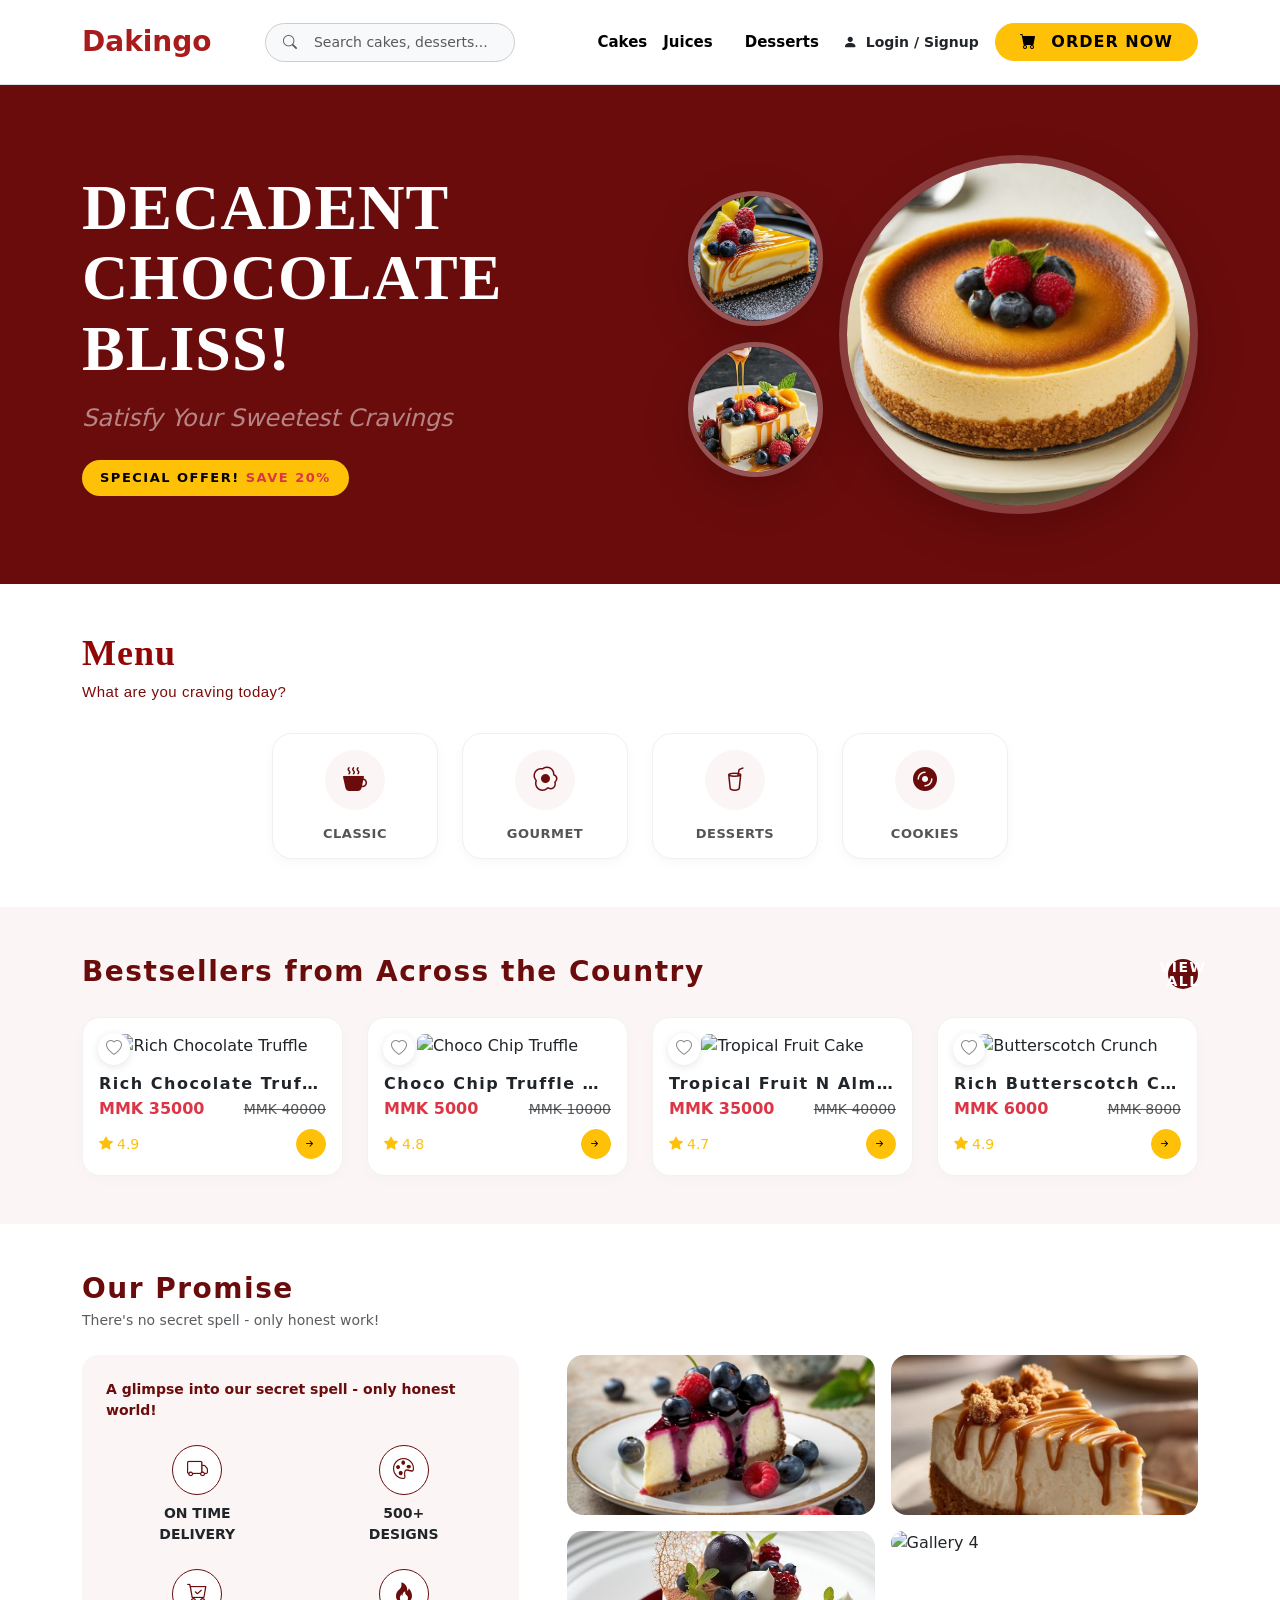
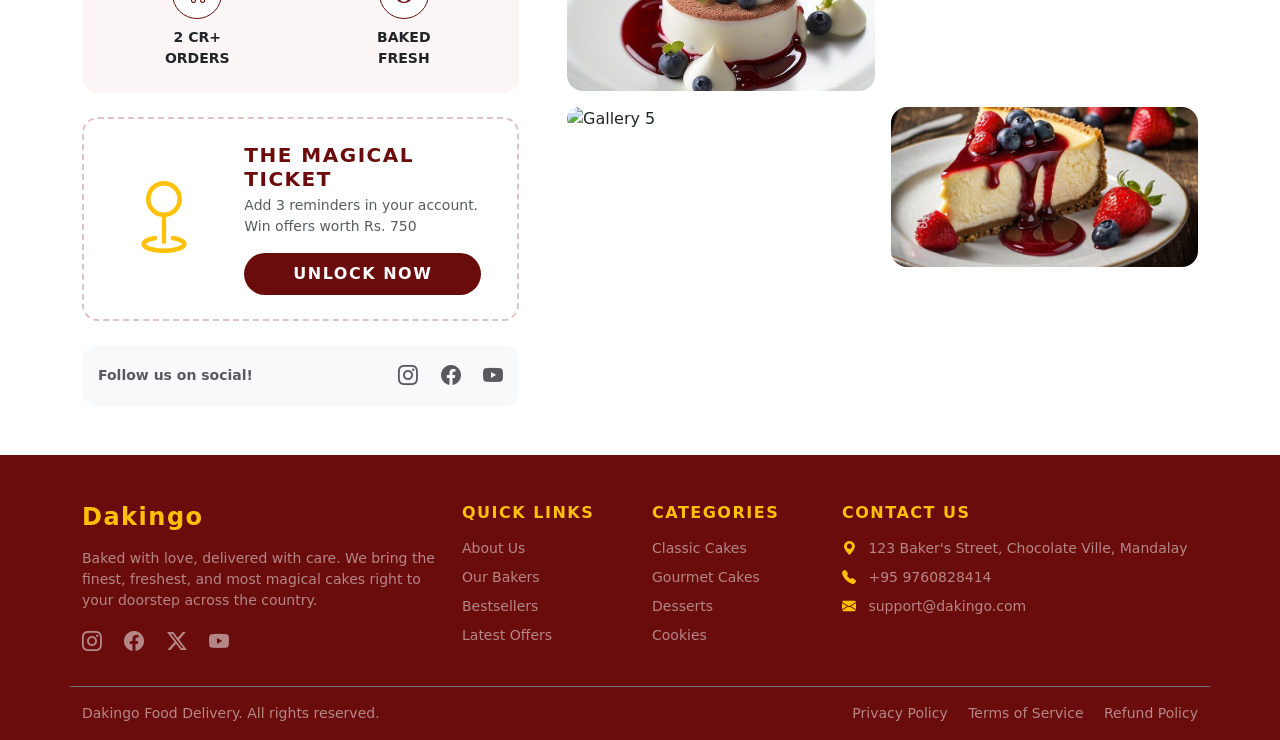
==== index.html @ 891ac563 "Bakery shop project files Uploaded HTML, CSS, JavaScript, and image assets for the Dakingo Bakery Sh" ====
<!DOCTYPE html>
<html lang="en">
<head>
    <meta charset="UTF-8">
    <meta name="viewport" content="width=device-width, initial-scale=1.0">
    <title>E-commerce Food Delivery</title>
    <link href="https://cdn.jsdelivr.net/npm/bootstrap@5.3.0/dist/css/bootstrap.min.css" rel="stylesheet">
    <link rel="stylesheet" href="https://cdn.jsdelivr.net/npm/bootstrap-icons@1.11.3/font/bootstrap-icons.min.css">
    <link rel="stylesheet" href="style.css">
</head>
<body>
  
    <nav class="navbar navbar-expand-lg navbar-light bg-white py-3 border-bottom sticky-top">
        <div class="container">
            <a class="navbar-brand fw-bold fs-3" href="#" style="color: #a81c1c;">Dakingo</a>
            
            <button class="navbar-toggler" type="button" data-bs-toggle="collapse" data-bs-target="#navbarNav">
                <span class="navbar-toggler-icon"></span>
            </button>
            
            <div class="collapse navbar-collapse" id="navbarNav">
                <div class="mx-auto my-3 my-lg-0 main-search-box position-relative">
                    <i class="bi bi-search search-icon"></i>
                    <input class="form-control rounded-pill ps-5 py-2" type="search" placeholder="Search cakes, desserts...">
                </div>

                <ul class="navbar-nav ms-auto align-items-center">
                    <li class="nav-item"><a class="nav-link active" href="cakes.html">Cakes</a></li>
                    <li class="nav-item me-3"><a class="nav-link active" href="juices.html">Juices</a></li>
                    <li class="nav-item me-3"><a class="nav-link active" href="dessert.html">Desserts</a></li>
                    
                    <li class="nav-item me-3">
                        <a href="#" class="text-dark text-decoration-none small fw-bold login-link" data-bs-toggle="modal" data-bs-target="#loginModal">
                            <i class="bi bi-person-fill me-1"></i> Login / Signup
                        </a>
                    </li>

                    <li class="nav-item">
                        <button class="btn btn-warning rounded-pill px-4 order-btn" onclick="window.location.href='cakes.html'">
                            <i class="bi bi-cart-fill me-2"></i> ORDER NOW
                        </button>
                       
                    </li>
                </ul>
            </div>
        </div>
    </nav>
    <section class="container-fluid" style="background-color: #6b0c0c; color: white; padding: 70px 0;">
        <div class="container">
            <div class="row align-items-center">
                
                <div class="col-lg-6 text-center text-lg-start mb-5 mb-lg-0">
                    <h1 class="display-3 fw-bold mb-3" style="font-family: 'Playfair Display', serif; line-height: 1.1; letter-spacing: 1px;">
                        DECADENT<br>CHOCOLATE BLISS!
                    </h1>
                    <p class="fs-4 text-white-50 mb-4" style="font-style: italic;">Satisfy Your Sweetest Cravings</p>
                    
                    <div>
                        <span class="promo-badge">
                            Special Offer! <strong class="text-danger">SAVE 20%</strong>
                        </span>
                    </div>
                </div>
                
                <div class="col-lg-6">
                    <div class="row align-items-center g-3">
                        
                        <div class="col-4 text-end">
                            <div class="mb-3">
                                <img src="./cheesecake2.jpg" class="img-fluid rounded-circle hero-sub-img shadow-lg" alt="Lava Cake">
                            </div>
                            <div>
                                <img src="./cheesecake3.jpg" class="img-fluid rounded-circle hero-sub-img shadow-lg" alt="Brownie">
                            </div>
                        </div>
                        
                        <div class="col-8 text-start">
                            <img src="./cheesecake1.jpg" class="img-fluid rounded-circle hero-main-img shadow-lg" alt="Luxury Berry Cake">
                        </div>

                    </div>
                </div>

            </div>
        </div>
    </section>
    <section class="py-5 bg-white">
        <div class="container">
            <div class="mb-4">
  

<h2>Menu</h2>
<p class="text-muted" style="letter-spacing: 0.5px;">What are you craving today?</p>
            </div>

            <div class="row g-4 justify-content-center">
                <div class="col-6 col-sm-4 col-md-3 col-lg-2">
                    <div class="category-card text-center p-3">
                        <div class="category-icon-wrapper mb-3 mx-auto">
                           <i class="bi bi-cup-hot-fill"></i>
                        </div>
                        <h6 class="category-title mb-0">CLASSIC</h6>
                    </div>
                </div>

                <div class="col-6 col-sm-4 col-md-3 col-lg-2">
                    <div class="category-card text-center p-3">
                        <div class="category-icon-wrapper mb-3 mx-auto">
                            <i class="bi bi-egg-fried"></i>
                        </div>
                        <h6 class="category-title mb-0">GOURMET</h6>
                    </div>
                </div>

                <div class="col-6 col-sm-4 col-md-3 col-lg-2">
                    <div class="category-card text-center p-3">
                        <div class="category-icon-wrapper mb-3 mx-auto">
                            <i class="bi bi-cup-straw"></i>
                        </div>
                        <h6 class="category-title mb-0">DESSERTS</h6>
                    </div>
                </div>

                <div class="col-6 col-sm-4 col-md-3 col-lg-2">
                    <div class="category-card text-center p-3">
                        <div class="category-icon-wrapper mb-3 mx-auto">
                           <i class="bi bi-disc-fill"></i>
                        </div>
                        <h6 class="category-title mb-0">COOKIES</h6>
                    </div>
                </div>
            </div>
        </div>
    </section>
    <section class="py-5" style="background-color: #fbf5f5;">
        <div class="container">
            <div class="d-flex justify-content-between align-items-center mb-4">
                <div>
                    <h3 class="fw-bold mb-1" style="color: #6b0c0c;">Bestsellers from Across the Country</h3>
                </div>
                <a href="#" class="btn btn-sm rounded-pill px-3 fw-bold text-white" style="background-color: #6b0c0c;">VIEW ALL</a>
            </div>

            <div class="row g-4">
                <div class="col-12 col-sm-6 col-md-4 col-lg-3">
                    <div class="product-card position-relative p-3">
                        <button class="wishlist-btn position-absolute"><i class="bi bi-heart"></i></button>
                        <div class="product-img-wrapper text-center mb-3">
                            <img src="https://images.unsplash.com/photo-1578985545062-69928b1d9587?w=500&auto=format&fit=crop&q=60" class="img-fluid rounded-3" alt="Rich Chocolate Truffle">
                        </div>
                        <h6 class="fw-bold mb-1 text-dark text-truncate">Rich Chocolate Truffle Cake</h6>
                        <div class="d-flex justify-content-between align-items-center mb-2">
                            <span class="fw-bold text-danger">MMK 35000</span>
                            <span class="small text-muted text-decoration-line-through">MMK 40000</span>
                        </div>
                        <div class="d-flex justify-content-between align-items-center">
                            <span class="small text-warning"><i class="bi bi-star-fill me-1"></i>4.9</span>
                            <button class="btn btn-warning btn-sm rounded-circle add-to-cart-btn"><i class="bi bi-arrow-right-short"></i></button>
                        </div>
                    </div>
                </div>

                <div class="col-12 col-sm-6 col-md-4 col-lg-3">
                    <div class="product-card position-relative p-3">
                        <button class="wishlist-btn position-absolute"><i class="bi bi-heart"></i></button>
                        <div class="product-img-wrapper text-center mb-3">
                            <img src="https://images.unsplash.com/photo-1606313564200-e75d5e30476c?w=500&auto=format&fit=crop&q=60" class="img-fluid rounded-3" alt="Choco Chip Truffle">
                        </div>
                        <h6 class="fw-bold mb-1 text-dark text-truncate">Choco Chip Truffle Cake</h6>
                        <div class="d-flex justify-content-between align-items-center mb-2">
                            <span class="fw-bold text-danger">MMK 5000</span>
                            <span class="small text-muted text-decoration-line-through">MMK 10000</span>
                        </div>
                        <div class="d-flex justify-content-between align-items-center">
                            <span class="small text-warning"><i class="bi bi-star-fill me-1"></i>4.8</span>
                            <button class="btn btn-warning btn-sm rounded-circle add-to-cart-btn"><i class="bi bi-arrow-right-short"></i></button>
                        </div>
                    </div>
                </div>

                <div class="col-12 col-sm-6 col-md-4 col-lg-3">
                    <div class="product-card position-relative p-3">
                        <button class="wishlist-btn position-absolute"><i class="bi bi-heart"></i></button>
                        <div class="product-img-wrapper text-center mb-3">
                            <img src="https://images.unsplash.com/photo-1588195538326-c5b1e9f80a1b?w=500&auto=format&fit=crop&q=60" class="img-fluid rounded-3" alt="Tropical Fruit Cake">
                        </div>
                        <h6 class="fw-bold mb-1 text-dark text-truncate">Tropical Fruit N Almond Cake</h6>
                        <div class="d-flex justify-content-between align-items-center mb-2">
                            <span class="fw-bold text-danger">MMK 35000</span>
                            <span class="small text-muted text-decoration-line-through">MMK 40000</span>
                        </div>
                        <div class="d-flex justify-content-between align-items-center">
                            <span class="small text-warning"><i class="bi bi-star-fill me-1"></i>4.7</span>
                            <button class="btn btn-warning btn-sm rounded-circle add-to-cart-btn"><i class="bi bi-arrow-right-short"></i></button>
                        </div>
                    </div>
                </div>

                <div class="col-12 col-sm-6 col-md-4 col-lg-3">
                    <div class="product-card position-relative p-3">
                        <button class="wishlist-btn position-absolute"><i class="bi bi-heart"></i></button>
                        <div class="product-img-wrapper text-center mb-3">
                            <img src="https://images.unsplash.com/photo-1565958011703-44f9829ba187?w=500&auto=format&fit=crop&q=60" class="img-fluid rounded-3" alt="Butterscotch Crunch">
                        </div>
                        <h6 class="fw-bold mb-1 text-dark text-truncate">Rich Butterscotch Crunch Cake</h6>
                        <div class="d-flex justify-content-between align-items-center mb-2">
                            <span class="fw-bold text-danger">MMK 6000</span>
                            <span class="small text-muted text-decoration-line-through">MMK 8000</span>
                        </div>
                        <div class="d-flex justify-content-between align-items-center">
                            <span class="small text-warning"><i class="bi bi-star-fill me-1"></i>4.9</span>
                            <button class="btn btn-warning btn-sm rounded-circle add-to-cart-btn"><i class="bi bi-arrow-right-short"></i></button>
                        </div>
                    </div>
                </div>
            </div>
        </div>
    </section>
    <section class="py-5 bg-white">
        <div class="container">
            <div class="mb-4">
                <h3 class="fw-bold mb-1" style="color: #6b0c0c;">Our Promise</h3>
                <p class="text-muted small">There's no secret spell - only honest work!</p>
            </div>

            <div class="row g-5">
                <div class="col-lg-5">
                    <div class="p-4 rounded-4 mb-4" style="background-color: #fbf5f5;">
                        <p class="small fw-bold mb-4" style="color: #6b0c0c;">A glimpse into our secret spell - only honest world!</p>
                        <div class="row g-4 text-center">
                            <div class="col-6">
                                <div class="promise-icon-box mx-auto mb-2"><i class="bi bi-truck"></i></div>
                                <span class="d-block small fw-bold text-dark">ON TIME<br>DELIVERY</span>
                            </div>
                            <div class="col-6">
                                <div class="promise-icon-box mx-auto mb-2"><i class="bi bi-palette"></i></div>
                                <span class="d-block small fw-bold text-dark">500+<br>DESIGNS</span>
                            </div>
                            <div class="col-6">
                                <div class="promise-icon-box mx-auto mb-2"><i class="bi bi-cart-check"></i></div>
                                <span class="d-block small fw-bold text-dark">2 CR+<br>ORDERS</span>
                            </div>
                            <div class="col-6">
                                <div class="promise-icon-box mx-auto mb-2"><i class="bi bi-fire"></i></div>
                                <span class="d-block small fw-bold text-dark">BAKED<br>FRESH</span>
                            </div>
                        </div>
                    </div>

                    <div class="p-4 rounded-4 text-center text-md-start position-relative overflow-hidden" style="background-color: #fbf5f5; border: 2px dashed #e0c3c3;">
                        <div class="row align-items-center">
                            <div class="col-md-4 text-center mb-3 mb-md-0">
                                <i class="bi bi-ticket-perforated-fill display-2" style="color: #ffc107;"></i>
                            </div>
                            <div class="col-md-8">
                                <h5 class="fw-bold mb-1" style="color: #6b0c0c;">THE MAGICAL TICKET</h5>
                                <p class="small text-muted mb-3">Add 3 reminders in your account. Win offers worth Rs. 750</p>
                                <button class="btn text-white rounded-pill px-5 py-2 fw-bold" style="background-color: #6b0c0c;">UNLOCK NOW</button>
                            </div>
                        </div>
                    </div>

                    <div class="p-3 rounded-4 bg-light mt-4 d-flex align-items-center justify-content-between">
                        <span class="small fw-bold text-muted">Follow us on social!</span>
                        <div class="fs-5 text-muted">
                            <i class="bi bi-instagram me-3" style="cursor: pointer;"></i>
                            <i class="bi bi-facebook me-3" style="cursor: pointer;"></i>
                            <i class="bi bi-youtube" style="cursor: pointer;"></i>
                        </div>
                    </div>
                </div>

                <div class="col-lg-7">
                    <div class="row g-3">
                        <div class="col-6">
                            <img src="./home4.jpg" class="img-fluid rounded-4 gallery-img" alt="Gallery 1">
                        </div>
                        <div class="col-6">
                            <img src="./home2.jpg" class="img-fluid rounded-4 gallery-img" alt="Gallery 2">
                        </div>
                        <div class="col-6">
                            <img src="./home3.jpg" class="img-fluid rounded-4 gallery-img" alt="Gallery 3">
                        </div>
                        <div class="col-6">
                            <img src="https://images.pexels.com/photos/1126359/pexels-photo-1126359.jpeg?auto=compress&cs=tinysrgb&w=400" class="img-fluid rounded-4 gallery-img" alt="Gallery 4">
                        </div>
                        <div class="col-6">
                            <img src="https://images.pexels.com/photos/291528/pexels-photo-291528.jpeg?auto=compress&cs=tinysrgb&w=400" class="img-fluid rounded-4 gallery-img" alt="Gallery 5">
                        </div>
                        <div class="col-6">
                            <img src="./home1.jpg" class="img-fluid rounded-4 gallery-img" alt="Delicious Strawberry Cake">
                        </div>
                    </div>
                </div>
            </div>
        </div>
    </section>
    <footer class="text-white pt-5 pb-3" style="background-color: #6b0c0c;">
        <div class="container">
            <div class="row g-4 border-bottom border-secondary pb-4">
                <div class="col-lg-4 col-md-6">
                    <h4 class="fw-bold mb-3 text-warning">Dakingo</h4>
                    <p class="small text-white-50">Baked with love, delivered with care. We bring the finest, freshest, and most magical cakes right to your doorstep across the country.</p>
                    <div class="fs-5 mt-3">
                        <i class="bi bi-instagram me-3 text-white-50 footer-social-icon"></i>
                        <i class="bi bi-facebook me-3 text-white-50 footer-social-icon"></i>
                        <i class="bi bi-twitter-x me-3 text-white-50 footer-social-icon"></i>
                        <i class="bi bi-youtube text-white-50 footer-social-icon"></i>
                    </div>
                </div>

                <div class="col-lg-2 col-md-6 col-6">
                    <h6 class="fw-bold text-uppercase mb-3 text-warning">Quick Links</h6>
                    <ul class="list-unstyled small footer-links">
                        <li class="mb-2"><a href="#" class="text-white-50 text-decoration-none">About Us</a></li>
                        <li class="mb-2"><a href="#" class="text-white-50 text-decoration-none">Our Bakers</a></li>
                        <li class="mb-2"><a href="#" class="text-white-50 text-decoration-none">Bestsellers</a></li>
                        <li class="mb-2"><a href="#" class="text-white-50 text-decoration-none">Latest Offers</a></li>
                    </ul>
                </div>

                <div class="col-lg-2 col-md-6 col-6">
                    <h6 class="fw-bold text-uppercase mb-3 text-warning">Categories</h6>
                    <ul class="list-unstyled small footer-links">
                        <li class="mb-2"><a href="#" class="text-white-50 text-decoration-none">Classic Cakes</a></li>
                        <li class="mb-2"><a href="#" class="text-white-50 text-decoration-none">Gourmet Cakes</a></li>
                        <li class="mb-2"><a href="#" class="text-white-50 text-decoration-none">Desserts</a></li>
                        <li class="mb-2"><a href="#" class="text-white-50 text-decoration-none">Cookies</a></li>
                    </ul>
                </div>

                <div class="col-lg-4 col-md-6">
                    <h6 class="fw-bold text-uppercase mb-3 text-warning">Contact Us</h6>
                    <p class="small text-white-50 mb-2"><i class="bi bi-geo-alt-fill me-2 text-warning"></i> 123 Baker's Street, Chocolate Ville, Mandalay</p>
                    <p class="small text-white-50 mb-2"><i class="bi bi-telephone-fill me-2 text-warning"></i> +95 9760828414</p>
                    <p class="small text-white-50 mb-4"><i class="bi bi-envelope-fill me-2 text-warning"></i> support@dakingo.com</p>
                </div>
            </div>

            <div class="row pt-3 align-items-center">
                <div class="col-md-6 text-center text-md-start">
                    <p class="small mb-0 text-white-50"> Dakingo Food Delivery. All rights reserved.</p>
                </div>
                <div class="col-md-6 text-center text-md-end mt-2 mt-md-0">
                    <ul class="list-inline mb-0 small footer-links">
                        <li class="list-inline-item me-3"><a href="#" class="text-white-50 text-decoration-none">Privacy Policy</a></li>
                        <li class="list-inline-item me-3"><a href="#" class="text-white-50 text-decoration-none">Terms of Service</a></li>
                        <li class="list-inline-item"><a href="#" class="text-white-50 text-decoration-none">Refund Policy</a></li>
                    </ul>
                </div>
            </div>
        </div>
    </footer>
    <div class="modal fade" id="loginModal" tabindex="-1" aria-labelledby="loginModalLabel" aria-hidden="true">
        <div class="modal-dialog modal-dialog-centered">
            <div class="modal-content rounded-4 shadow border-0">
                <div class="modal-header border-0 pb-0">
                    <h5 class="modal-title fw-bold" id="loginModalLabel" style="color: #6b0c0c;">Welcome to Dakingo</h5>
                    <button type="button" class="btn-close" data-bs-dismiss="modal" aria-label="Close"></button>
                </div>
                <div class="modal-body p-4">
                    <div id="loginFormSection">
                    <form>
                        <div class="mb-3">
                            <label class="form-label small fw-semibold text-muted">Email Address</label>
                            <input type="email" class="form-control rounded-3" placeholder="name@example.com" required>
                        </div>
                        <div class="mb-3">
                            <label class="form-label small fw-semibold text-muted">Password</label>
                            <div class="position-relative">
                                <input type="password" id="loginPassword" class="form-control rounded-3 pe-5" placeholder="Enter your password" required>
                                <i class="bi bi-eye-slash position-absolute text-muted" id="togglePassword" style="top: 50%; right: 15px; transform: translateY(-50%); cursor: pointer; font-size: 1.1rem; z-index: 10;"></i>
                            </div>
                        </div>
                        <div class="d-flex justify-content-between align-items-center mb-4">
                            <div class="form-check">
                                <input type="checkbox" class="form-check-input" id="rememberMe">
                                <label class="form-check-label small text-muted" for="rememberMe">Remember me</label>
                            </div>
                            <a href="#" class="small text-decoration-none" style="color: #a81c1c;">Forgot Password?</a>
                        </div>
                        <button type="submit" class="btn btn-warning w-100 rounded-pill fw-bold py-2 order-btn">LOGIN</button>
                    </form>
                    <div class="text-center mt-3">
                        <p class="small text-muted mb-0">Don't have an account? <a href="#" class="text-decoration-none fw-bold" style="color: #a81c1c;" onclick="toggleAuthForms()">Sign Up</a></p>
                    </div>
                    </div>
                    <div id="signupFormSection" style="display: none;">
    <form>
        <div class="mb-3">
            <label class="form-label small fw-semibold text-muted">Full Name</label>
            <input type="text" class="form-control rounded-3" placeholder="Enter your name" required>
        </div>
        <div class="mb-3">
            <label class="form-label small fw-semibold text-muted">Email Address</label>
            <input type="email" class="form-control rounded-3" placeholder="name@example.com" required>
        </div>
<div class="mb-3">
    <label class="form-label small fw-semibold text-muted">Create Password</label>
    <div class="position-relative">
        <input type="password" id="signupPassword" class="form-control rounded-3 pe-5" placeholder="Minimum 6 characters" required>
        <i class="bi bi-eye-slash position-absolute text-muted" id="toggleSignupPassword" style="top: 50%; right: 15px; transform: translateY(-50%); cursor: pointer; font-size: 1.1rem; z-index: 10;"></i>
    </div>
</div>
        <button type="submit" class="btn btn-warning w-100 rounded-pill fw-bold py-2 text-dark border-0">CREATE ACCOUNT</button>
    </form>
    <div class="text-center mt-3">
        <p class="small text-muted mb-0">Already have an account? <a href="javascript:void(0)" class="text-decoration-none fw-bold text-danger" onclick="toggleAuthForms()">Login</a></p>
    </div>
</div>
                </div>
            </div>
        </div>
    </div>
    <script src="https://cdn.jsdelivr.net/npm/bootstrap@5.3.0/dist/js/bootstrap.bundle.min.js"></script>
    <script>
        const togglePassword = document.querySelector('#togglePassword');
        const passwordInput = document.querySelector('#loginPassword');

        togglePassword.addEventListener('click', function () {
            const type = passwordInput.getAttribute('type') === 'password' ? 'text' : 'password';
            passwordInput.setAttribute('type', type);
            
            this.classList.toggle('bi-eye');
            this.classList.toggle('bi-eye-slash');
        });
        const toggleSignupPassword = document.querySelector('#toggleSignupPassword');
const signupPasswordInput = document.querySelector('#signupPassword');

toggleSignupPassword.addEventListener('click', function () {
    const type = signupPasswordInput.getAttribute('type') === 'password' ? 'text' : 'password';
    signupPasswordInput.setAttribute('type', type);
    this.classList.toggle('bi-eye');
    this.classList.toggle('bi-eye-slash');
});
        function toggleAuthForms() {
    const loginForm = document.getElementById('loginFormSection');
    const signupForm = document.getElementById('signupFormSection');
    
    if (loginForm.style.display === 'none') {
        loginForm.style.display = 'block';
        signupForm.style.display = 'none';
    } else {
        loginForm.style.display = 'none';
        signupForm.style.display = 'block';
    }
}
function addToCart(productName, price) {
    // လက်ရှိ Cart ကို အရင်ယူမယ် (မရှိရင် Array အလွတ်တစ်ခုလုပ်မယ်)
    let cart = JSON.parse(localStorage.getItem('myCart')) || [];
    
    // ပစ္စည်းအသစ်ကို ထည့်မယ်
    cart.push({ name: productName, price: price });
    
    // ပြန်သိမ်းမယ်
    localStorage.setItem('myCart', JSON.stringify(cart));
    
    alert(productName + " ကို စာရင်းထဲ ထည့်ပြီးပါပြီ!");
}
    </script>
</body>
</html>
---- style.css ----
/* ==========================================
   GLOBAL & TYPOGRAPHY STYLES
   ========================================== */
h1, h2, h3, h4, h5, h6 {
    letter-spacing: 1.5px;
}

/* ==========================================
   NAVBAR LINK STYLES
   ========================================== */
.navbar-nav .nav-link {
    transition: all 0.3s ease;
    position: relative;
    padding: 10px 15px;
    font-size: 15px;
    font-weight: 600;
}

/* Mouse တင်လိုက်တဲ့အခါ */
.navbar-nav .nav-link:hover {
    color: #a81c1c !important;
    transform: translateY(-4px);
}

/* Login Link Hover Style */
.login-link {
    display: inline-block;        
    color: #212529 !important;   
    transition: all 0.3s ease-in-out; 
}

.login-link:hover {
    color: #a81c1c !important;    
    transform: translateY(-2px);   
    cursor: pointer;             
}

/* ==========================================
   BUTTON STYLES
   ========================================== */
.btn {
    letter-spacing: 1.5px;
}

.order-btn {
    font-weight: bold;
    letter-spacing: 1px;
    transition: all 0.3s ease-in-out;
}

.order-btn:hover {
    background-color: #e0a800 !important;
    color: #000000 !important;
    transform: translateY(-3px);
    box-shadow: 0 6px 15px rgba(255, 193, 7, 0.4);
}

/* ==========================================
   SEARCH BAR STYLES
   ========================================== */
.main-search-box {
    width: 250px;
}

.main-search-box .form-control {
    background-color: #f8f9fa;
    border: 1px solid #cccccc;
    font-size: 14px;
    color: #212529;
    transition: all 0.3s ease;
}

.main-search-box .form-control:hover {
    border-color: #a81c1c;     
    background-color: #ffffff; 
}

.main-search-box .form-control:focus {
    background-color: #ffffff;
    border-color: #a81c1c;
    box-shadow: 0 0 0 0.25rem rgba(168, 28, 28, 0.15);
}

.main-search-box .search-icon {
    position: absolute;
    left: 18px;
    top: 50%;
    transform: translateY(-50%);
    color: #555555;
    font-size: 14px;
    pointer-events: none; 
}

@media (max-width: 991.98px) {
    .main-search-box {
        width: 100%;
    }
}

/* ==========================================
   HERO PROMO BADGE STYLE
   ========================================== */
.promo-badge {
    display: inline-block;
    background-color: #ffc107;                
    color: #000000;                                                                        
    border: none;                                                                             
    padding: 8px 18px;                                                                        
    border-radius: 50px;                                                                       
    font-size: 13px;                                                                           
    font-weight: 700;                                                                          
    text-transform: uppercase;                                                                 
    letter-spacing: 1.5px;                                                                     
    animation: pulse-yellow 2s infinite; 
}

@keyframes pulse-yellow {
    0% {
        box-shadow: 0 0 0 0 rgba(255, 193, 7, 0.6);
        transform: scale(1);
    }
    70% {
        box-shadow: 0 0 0 12px rgba(255, 193, 7, 0);
        transform: scale(1.02);
    }
    100% {
        box-shadow: 0 0 0 0 rgba(255, 193, 7, 0);
        transform: scale(1);
    }
}

/* ==========================================
   HERO 3-IMAGES GRID STYLES
   ========================================== */
.hero-main-img {
    width: 100%;
    max-width: 360px;
    height: auto;
    aspect-ratio: 1 / 1;
    object-fit: cover;
    border: 8px solid rgba(255, 255, 255, 0.2);
    box-shadow: 0 10px 30px rgba(0,0,0,0.15);
    transition: transform 0.3s ease;
}

.hero-sub-img {
    width: 100%;
    max-width: 135px;
    height: auto;
    aspect-ratio: 1 / 1;
    object-fit: cover;
    border: 5px solid rgba(255, 255, 255, 0.3);
    box-shadow: 0 5px 15px rgba(0,0,0,0.1);
    transition: all 0.3s ease;
}

.hero-main-img:hover {
    transform: scale(1.03);
}

.hero-sub-img:hover {
    transform: scale(1.08);
    border-color: #ffc107;
    box-shadow: 0 8px 20px rgba(255, 193, 7, 0.3);
}

/* ==========================================
   MENU SECTION TITLE STYLES
   ========================================== */
.container h2, h2.menu-section-title {
    font-family: 'Playfair Display', 'Georgia', serif !important;
    font-size: 36px !important;
    font-weight: 800 !important;
    color: #930606 !important; 
    letter-spacing: 1px !important;
    margin-bottom: 6px !important;
}

.container h2 + p, p.menu-section-subtitle {
    font-family: 'Poppins', 'Inter', sans-serif !important;
    font-size: 15px !important;
    font-weight: 500 !important;
    color: #7c0a0a !important; 
    letter-spacing: 0.5px !important;
    margin-bottom: 30px !important;
}

/* ==========================================
   MENU CATEGORY CARD STYLES
   ========================================== */
.category-card {
    background: #ffffff;
    border: 1px solid #f0f0f0;
    border-radius: 20px; 
    box-shadow: 0 4px 12px rgba(0, 0, 0, 0.03); 
    cursor: pointer;
    transition: all 0.3s ease;
}

.category-icon-wrapper {
    width: 60px;
    height: 60px;
    background-color: #fbf5f5; 
    border-radius: 50%;        
    display: flex;
    justify-content: center;
    align-items: center;
    transition: all 0.3s ease;
}

.category-icon-wrapper i {
    color: #6b0c0c;            
    font-size: 1.5rem;
}

.category-title {
    font-size: 13px;
    font-weight: 700;
    color: #555555;
    letter-spacing: 0.5px;
}

.category-card:hover {
    transform: translateY(-5px); 
    border-color: #6b0c0c;       
    box-shadow: 0 8px 20px rgba(107, 12, 12, 0.1); 
}

.category-card:hover .category-icon-wrapper {
    background-color: #6b0c0c;   
}

.category-card:hover .category-icon-wrapper i {
    color: #ffffff;              
}

/* ==========================================
   PRODUCT CARD STYLES
   ========================================== */
.product-card {
    background: #ffffff;
    border-radius: 18px;
    border: 1px solid #f2f2f2;
    box-shadow: 0 4px 15px rgba(0, 0, 0, 0.02);
    transition: all 0.3s ease-in-out;
}

.product-img-wrapper img {
    width: 100%;
    height: 180px;
    object-fit: cover;
    border-radius: 12px;
}

.wishlist-btn {
    top: 15px;
    left: 15px;
    background: #ffffff;
    border: none;
    width: 32px;
    height: 32px;
    border-radius: 50%;
    box-shadow: 0 2px 8px rgba(0, 0, 0, 0.1);
    color: #888888;
    display: flex;
    justify-content: center;
    align-items: center;
    transition: all 0.2s ease;
    z-index: 5;
}

.wishlist-btn:hover {
    color: #dc3545; 
    transform: scale(1.1);
}

.add-to-cart-btn {
    width: 30px;
    height: 30px;
    display: flex;
    justify-content: center;
    align-items: center;
    padding: 0;
}

.product-card:hover {
    transform: translateY(-8px);
    box-shadow: 0 12px 25px rgba(0, 0, 0, 0.08);
    border-color: rgba(107, 12, 12, 0.1);
}

/* ==========================================
   OUR PROMISE & GALLERY STYLES
   ========================================== */
.promise-icon-box {
    width: 50px;
    height: 50px;
    border: 1px solid #6b0c0c;
    border-radius: 50%;
    display: flex;
    justify-content: center;
    align-items: center;
    color: #6b0c0c;
    font-size: 1.3rem;
    background-color: #ffffff;
}

.gallery-img {
    width: 100%;
    height: 160px; 
    object-fit: cover;
    transition: transform 0.3s ease;
}

.gallery-img:hover {
    transform: scale(1.03);
    cursor: pointer;
}

/* ==========================================
   FOOTER STYLES
   ========================================== */
.footer-links a {
    transition: color 0.2s ease-in-out;
}

.footer-links a:hover {
    color: #ffc107 !important; 
}

.footer-social-icon {
    transition: all 0.2s ease;
    cursor: pointer;
}

.footer-social-icon:hover {
    color: #ffc107 !important;
    transform: translateY(-3px);
}

/* ==========================================
   BOTTOM FOOTER LINKS HOVER EFFECT
   ========================================== */
footer .list-inline-item a {
    text-decoration: none !important;
    transition: all 0.2s ease-in-out !important;
    cursor: pointer !important;
}

footer .list-inline-item a:hover {
    color: #ffc107 !important; 
    opacity: 1 !important;
}

/* ==========================================
   THE MAGICAL TICKET - BOOTSTRAP GIFT ICON FIX (OPTION 2)
   ========================================== */
/* Font Awesome လင့်ခ်မရှိပါက ကျိန်းသေပေါက်အလုပ်လုပ်စေရန် Bootstrap Icon Font ဖြင့် လက်ဆောင်ဘူးပုံပြောင်းလဲခြင်း */
.bi-ticket-perforated-fill::before {
    content: "\f3ea" !important; /* Bootstrap Icons ရဲ့ Gift (လက်ဆောင်ဘူး) ကုဒ် */
    font-family: "bootstrap-icons" !important;
    font-style: normal !important;
    font-weight: normal !important;
}

/* ==========================================
   THE MAGICAL TICKET BACKGROUND IMAGE FIX (SUPER FORCE)
   ========================================== */
div[style*="dashed"], .promo-card, .card[style*="dashed"] {
    background-image: linear-gradient(rgba(255, 255, 255, 0.90), rgba(255, 255, 255, 0.90)), 
                      url('https://images.unsplash.com/photo-1578985545062-69928b1d9587?q=80&w=600&auto=format&fit=crop') !important;
    background-size: cover !important;
    background-position: center !important;
    background-repeat: no-repeat !important;
    background-color: transparent !important; 
}
/* Add this to your style section */
.add-to-cart-btn {
    transition: all 0.2s ease;
}

.add-to-cart-btn:active {
    transform: scale(0.85); /* နှိပ်လိုက်ရင် ခလုတ်လေး ခဏပိန်သွားပါမယ် */
    background-color: #4a0808 !important; /* နှိပ်လိုက်ရင် အရောင်လေး ပိုရင့်သွားအောင် လုပ်ထားပါတယ် */
}
/* Cart ထဲက +/- ခလုတ်များ ပုံစံကျစေရန် */
.add-to-cart-btn, .btn-sm {
    width: 30px !important;     /* အကျယ် */
    height: 30px !important;    /* အမြင့် (width နဲ့တူရမယ်) */
    display: inline-flex !important;
    align-items: center !important;
    justify-content: center !important;
    padding: 0 !important;
    border-radius: 50% !important; /* အဝိုင်းပုံဖြစ်စေရန် */
    line-height: 1 !important;
    vertical-align: middle;
}

/* နှိပ်လိုက်တဲ့အခါ ပုံစံမပျက်အောင် */
.add-to-cart-btn:active {
    transform: scale(0.9);
}

@media (max-width: 991px) {
    /* Navbar menu ဖွင့်လိုက်ရင် အပြည့်ဖြန့်ပြီး အလယ်ကျစေရန် */
    .navbar-collapse {
        text-align: center !important;
        width: 100% !important;
    }

    .navbar-nav {
        margin-top: 15px !important;
        align-items: center !important;
        width: 100% !important;
    }

    /* Mobile မှာ Margin တွေကို 0 လုပ်ပြီး အလယ်ရောက်အောင် */
    .navbar-nav .nav-item {
        margin-right: 0 !important;
        margin-left: 0 !important;
        margin-bottom: 10px;
        width: 100% !important;
    }

    /* Order Button ကို အလယ်ရောက်အောင် သေချာစေရန် */
    .order-btn {
        margin: 10px auto !important;
        display: inline-block !important; /* Block အစား inline-block သုံးကြည့်ပါ */
    }

    /* Search Box အတွက် */
    .main-search-box {
        width: 90% !important;
        margin: 10px auto !important;
    }
}
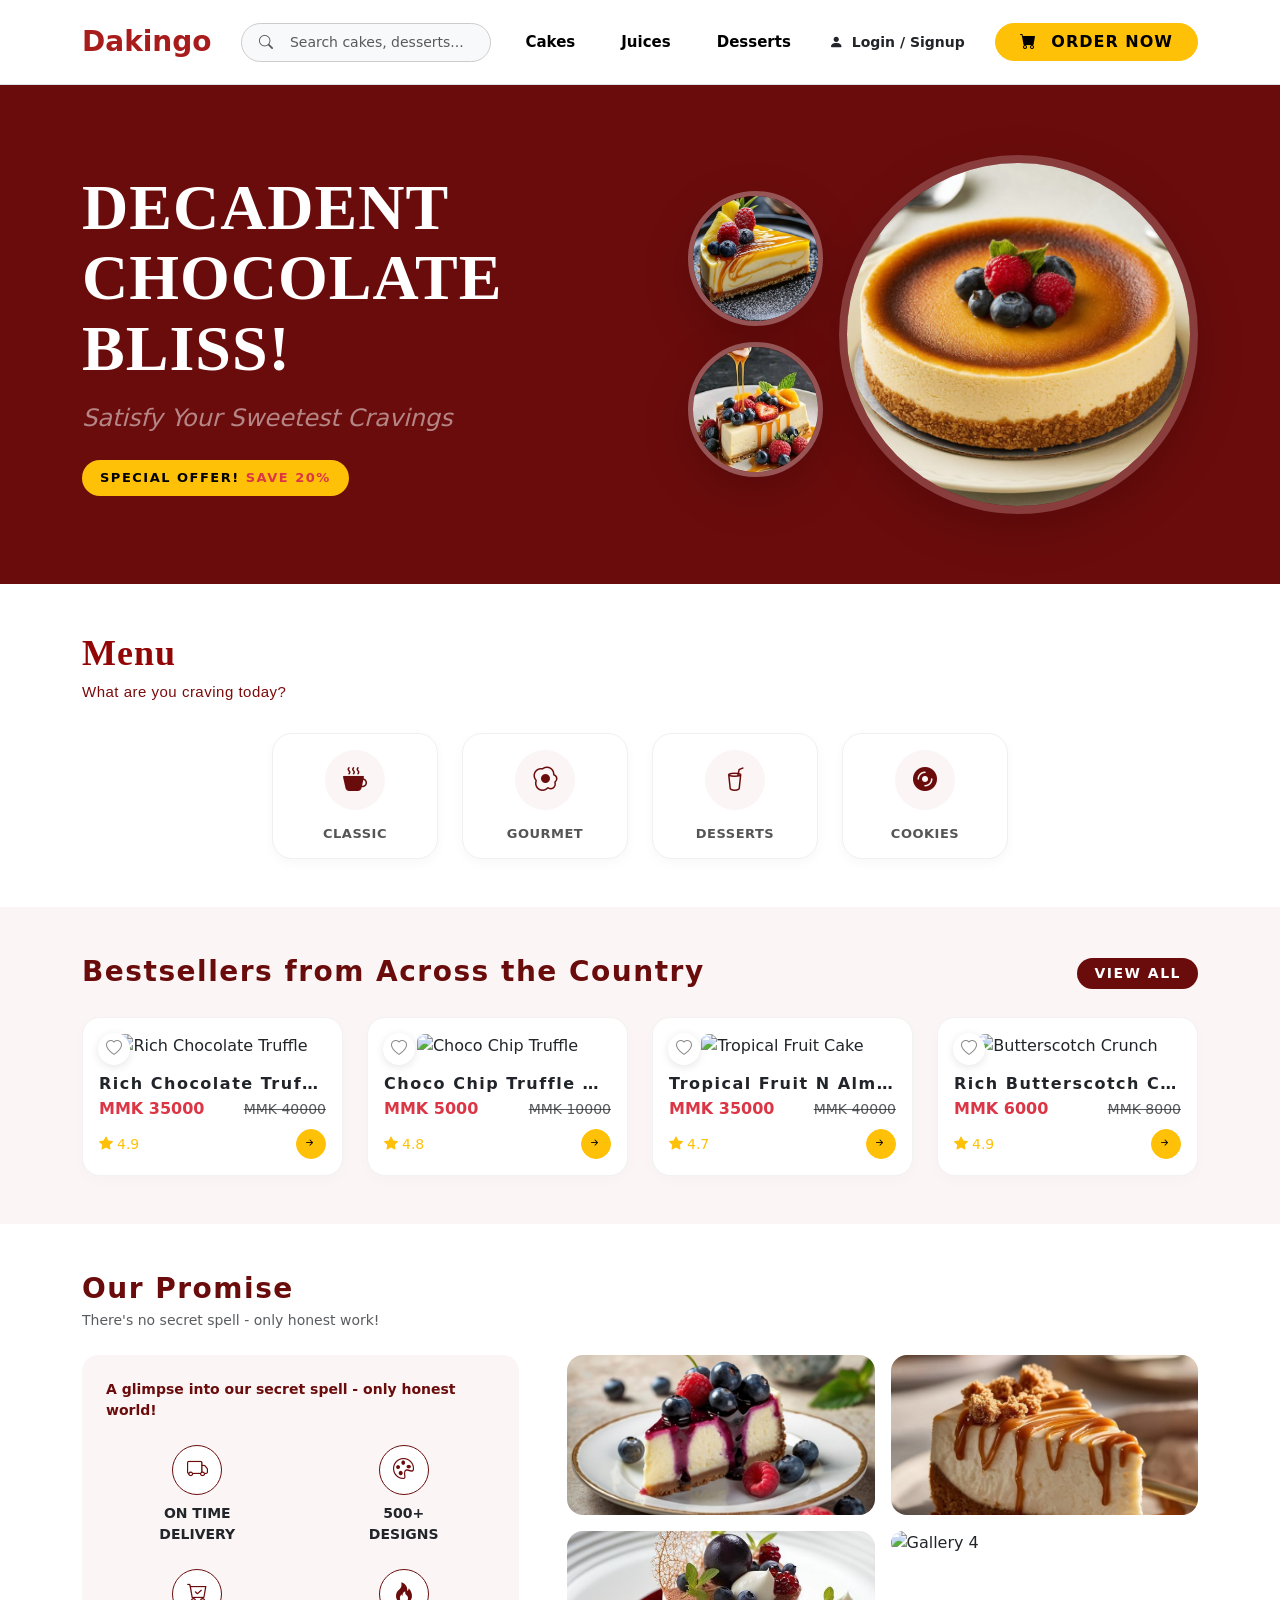
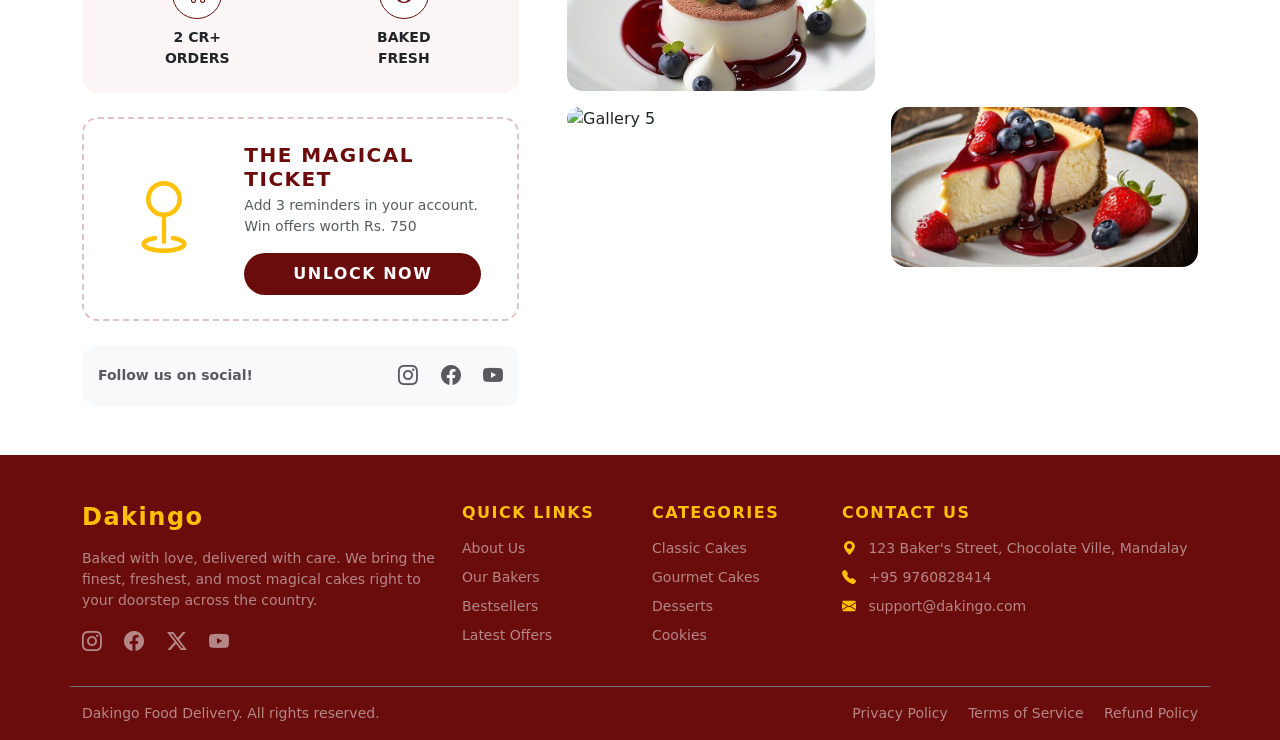
==== commit 5e88d809: "Add files via upload" ====
--- a/index.html
+++ b/index.html
@@ -445,18 +445,7 @@
         signupForm.style.display = 'block';
     }
 }
-function addToCart(productName, price) {
-    // လက်ရှိ Cart ကို အရင်ယူမယ် (မရှိရင် Array အလွတ်တစ်ခုလုပ်မယ်)
-    let cart = JSON.parse(localStorage.getItem('myCart')) || [];
-    
-    // ပစ္စည်းအသစ်ကို ထည့်မယ်
-    cart.push({ name: productName, price: price });
-    
-    // ပြန်သိမ်းမယ်
-    localStorage.setItem('myCart', JSON.stringify(cart));
-    
-    alert(productName + " ကို စာရင်းထဲ ထည့်ပြီးပါပြီ!");
-}
+
     </script>
 </body>
 </html>
--- a/style.css
+++ b/style.css
@@ -1,13 +1,9 @@
-/* ==========================================
-   GLOBAL & TYPOGRAPHY STYLES
-   ========================================== */
+/*   GLOBAL & TYPOGRAPHY STYLES*/
 h1, h2, h3, h4, h5, h6 {
     letter-spacing: 1.5px;
 }
 
-/* ==========================================
-   NAVBAR LINK STYLES
-   ========================================== */
+/* NAVBAR LINK STYLES */
 .navbar-nav .nav-link {
     transition: all 0.3s ease;
     position: relative;
@@ -16,12 +12,18 @@
     font-weight: 600;
 }
 
-/* Mouse တင်လိုက်တဲ့အခါ */
 .navbar-nav .nav-link:hover {
     color: #a81c1c !important;
     transform: translateY(-4px);
 }
-
+.navbar-nav {
+    display: flex;
+    gap: 30px; 
+}
+
+.navbar-nav .nav-item {
+    margin-right: 0 !important;
+}
 /* Login Link Hover Style */
 .login-link {
     display: inline-block;        
@@ -355,7 +357,6 @@
 /* ==========================================
    THE MAGICAL TICKET - BOOTSTRAP GIFT ICON FIX (OPTION 2)
    ========================================== */
-/* Font Awesome လင့်ခ်မရှိပါက ကျိန်းသေပေါက်အလုပ်လုပ်စေရန် Bootstrap Icon Font ဖြင့် လက်ဆောင်ဘူးပုံပြောင်းလဲခြင်း */
 .bi-ticket-perforated-fill::before {
     content: "\f3ea" !important; /* Bootstrap Icons ရဲ့ Gift (လက်ဆောင်ဘူး) ကုဒ် */
     font-family: "bootstrap-icons" !important;
@@ -380,29 +381,25 @@
 }
 
 .add-to-cart-btn:active {
-    transform: scale(0.85); /* နှိပ်လိုက်ရင် ခလုတ်လေး ခဏပိန်သွားပါမယ် */
-    background-color: #4a0808 !important; /* နှိပ်လိုက်ရင် အရောင်လေး ပိုရင့်သွားအောင် လုပ်ထားပါတယ် */
-}
-/* Cart ထဲက +/- ခလုတ်များ ပုံစံကျစေရန် */
+    transform: scale(0.85); 
+    background-color: #4a0808 !important; 
 .add-to-cart-btn, .btn-sm {
-    width: 30px !important;     /* အကျယ် */
-    height: 30px !important;    /* အမြင့် (width နဲ့တူရမယ်) */
+    width: 30px !important;    
+    height: 30px !important;   
     display: inline-flex !important;
     align-items: center !important;
     justify-content: center !important;
     padding: 0 !important;
-    border-radius: 50% !important; /* အဝိုင်းပုံဖြစ်စေရန် */
+    border-radius: 50% !important;
     line-height: 1 !important;
     vertical-align: middle;
 }
 
-/* နှိပ်လိုက်တဲ့အခါ ပုံစံမပျက်အောင် */
 .add-to-cart-btn:active {
     transform: scale(0.9);
 }
 
 @media (max-width: 991px) {
-    /* Navbar menu ဖွင့်လိုက်ရင် အပြည့်ဖြန့်ပြီး အလယ်ကျစေရန် */
     .navbar-collapse {
         text-align: center !important;
         width: 100% !important;
@@ -414,7 +411,6 @@
         width: 100% !important;
     }
 
-    /* Mobile မှာ Margin တွေကို 0 လုပ်ပြီး အလယ်ရောက်အောင် */
     .navbar-nav .nav-item {
         margin-right: 0 !important;
         margin-left: 0 !important;
@@ -422,13 +418,11 @@
         width: 100% !important;
     }
 
-    /* Order Button ကို အလယ်ရောက်အောင် သေချာစေရန် */
     .order-btn {
         margin: 10px auto !important;
-        display: inline-block !important; /* Block အစား inline-block သုံးကြည့်ပါ */
-    }
-
-    /* Search Box အတွက် */
+        display: inline-block !important; 
+    }
+
     .main-search-box {
         width: 90% !important;
         margin: 10px auto !important;
